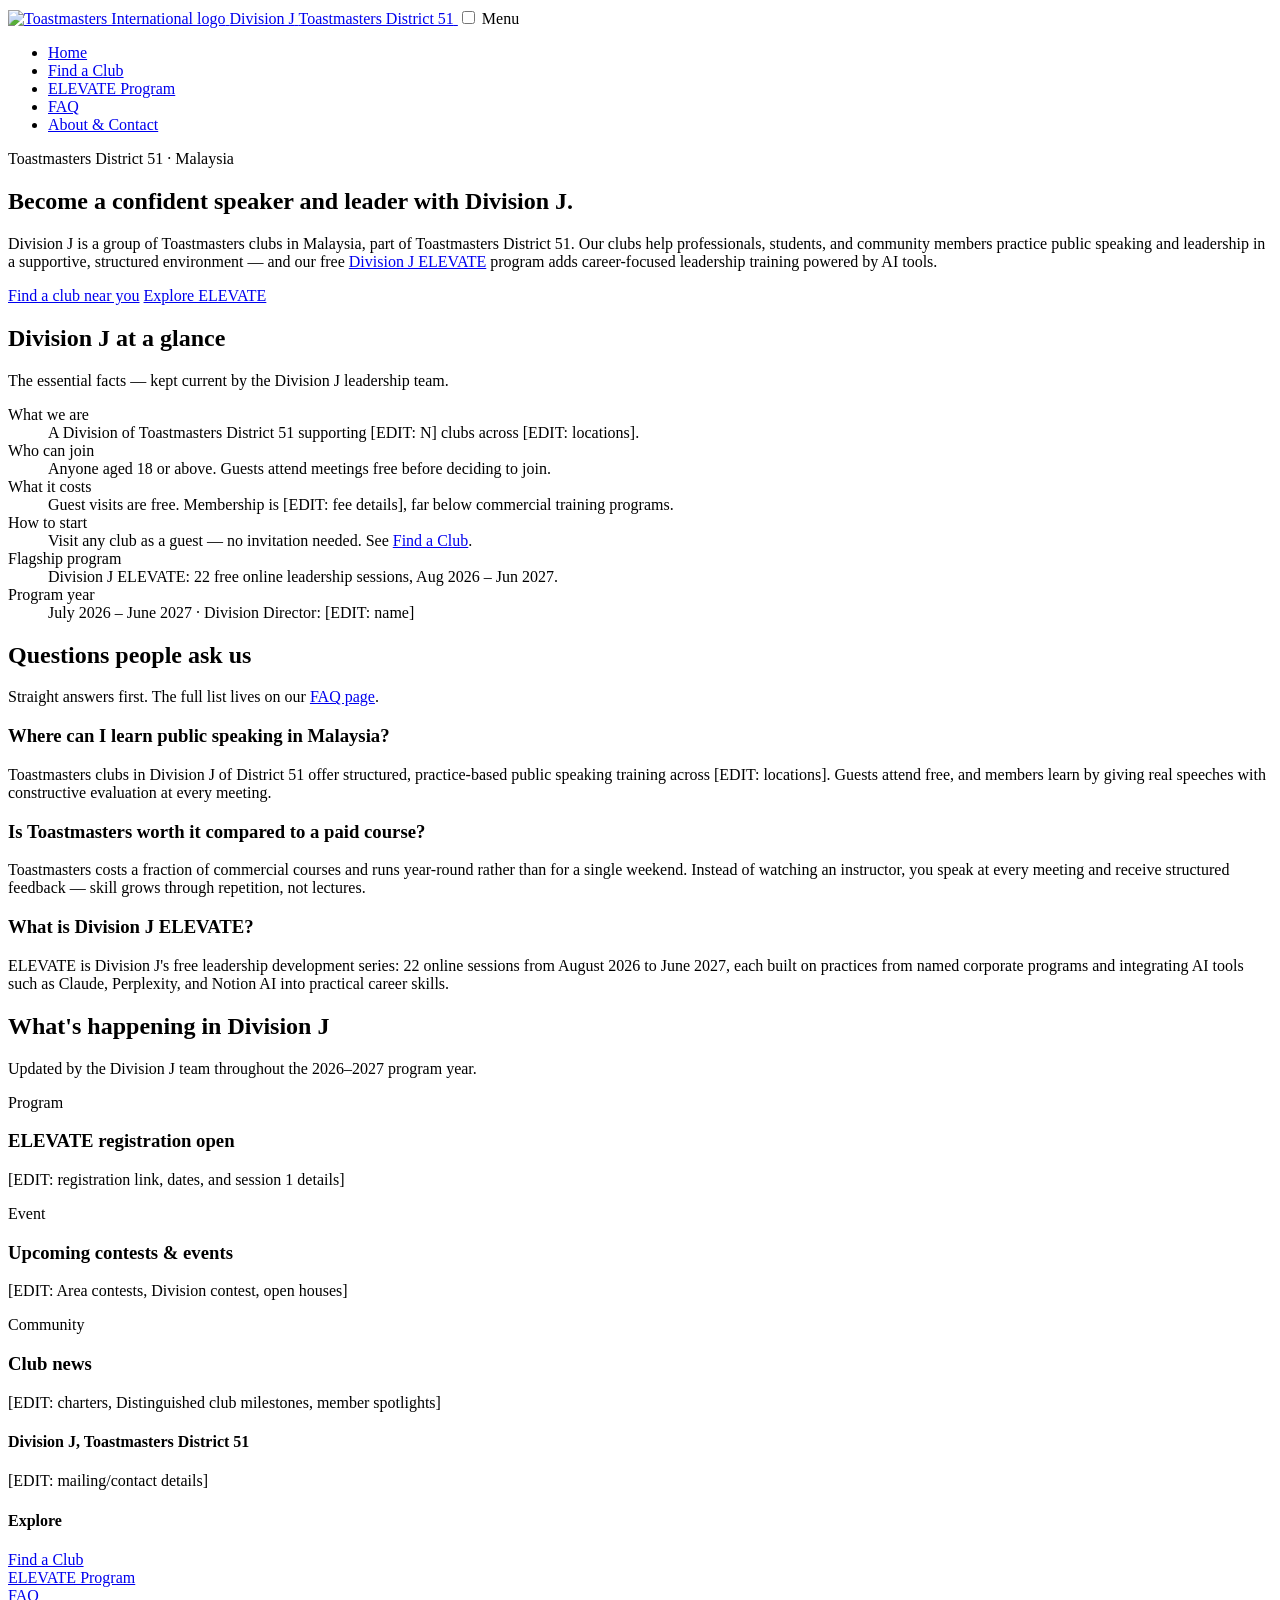
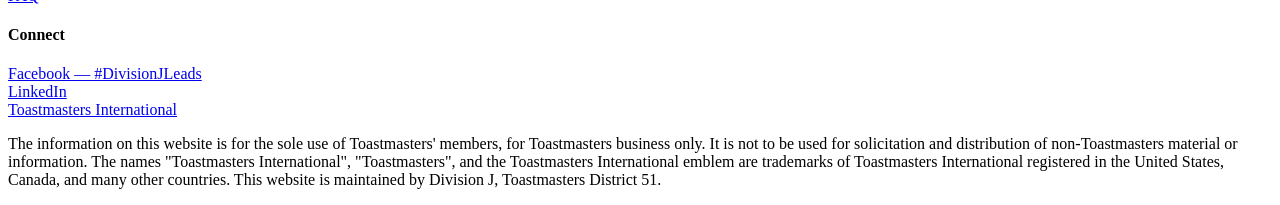
==== index.html @ 24cd4c6c "Add files via upload" ====
<!DOCTYPE html>
<html lang="en">
<head>
<meta charset="UTF-8">
<meta name="viewport" content="width=device-width, initial-scale=1.0">

<!-- ============================================================
     AEO NOTE: The <title> and meta description are what search
     and AI engines quote first. Always use the full entity name:
     "Division J, Toastmasters District 51" — identical everywhere.
     EDIT: replace YOUR-SITE-URL after deploying (Find & Replace
     across all files: https://YOUR-SITE-URL).
     ============================================================ -->
<title>Division J, Toastmasters District 51 — Public Speaking &amp; Leadership Development in Malaysia</title>
<meta name="description" content="Division J of Toastmasters District 51 helps professionals in Malaysia become confident public speakers and leaders through local Toastmasters clubs and the Division J ELEVATE leadership program.">
<link rel="canonical" href="https://YOUR-SITE-URL/">

<!-- Open Graph (social sharing previews) -->
<meta property="og:title" content="Division J, Toastmasters District 51">
<meta property="og:description" content="Public speaking and leadership development through Toastmasters clubs and the Division J ELEVATE program.">
<meta property="og:type" content="website">
<meta property="og:url" content="https://YOUR-SITE-URL/">

<link rel="preconnect" href="https://fonts.googleapis.com">
<link rel="preconnect" href="https://fonts.gstatic.com" crossorigin>
<link href="https://fonts.googleapis.com/css2?family=Montserrat:wght@600;700;800&family=Source+Sans+3:ital,wght@0,400;0,600;1,400&display=swap" rel="stylesheet">
<link rel="stylesheet" href="css/style.css">

<!-- ============================================================
     JSON-LD: Organization schema.
     This is the machine-readable identity card AI engines read.
     EDIT: fill in url, sameAs links, email, and areaServed.
     ============================================================ -->
<script type="application/ld+json">
{
  "@context": "https://schema.org",
  "@type": "Organization",
  "name": "Division J, Toastmasters District 51",
  "alternateName": "Toastmasters Division J",
  "description": "Division J is part of Toastmasters District 51. It supports Toastmasters clubs in Malaysia and runs leadership and public speaking development programs, including Division J ELEVATE.",
  "url": "https://YOUR-SITE-URL/",
  "logo": "https://YOUR-SITE-URL/assets/toastmasters-logo.png",
  "parentOrganization": {
    "@type": "Organization",
    "name": "Toastmasters District 51",
    "url": "https://EDIT-district51-website-url"
  },
  "areaServed": "Malaysia",
  "email": "EDIT-contact@email.com",
  "sameAs": [
    "https://EDIT-facebook-page-url",
    "https://EDIT-linkedin-page-url"
  ]
}
</script>
</head>
<body>

<header class="site-header">
  <div class="wrap header-inner">
    <a class="brand" href="index.html">
      <!-- Brand rule: official logo unaltered; Division name as separate text, never a merged lockup -->
      <img src="assets/toastmasters-logo.png" alt="Toastmasters International logo">
      <span class="brand-text">
        <span class="division">Division J</span>
        <span class="district">Toastmasters District 51</span>
      </span>
    </a>
    <input type="checkbox" id="nav-toggle" class="nav-toggle-box" aria-hidden="true">
    <label for="nav-toggle" class="nav-toggle">Menu</label>
    <nav class="site-nav" aria-label="Main navigation">
      <ul>
        <li><a href="index.html" aria-current="page">Home</a></li>
        <li><a href="clubs.html">Find a Club</a></li>
        <li><a href="elevate.html">ELEVATE Program</a></li>
        <li><a href="faq.html">FAQ</a></li>
        <li><a href="about.html">About &amp; Contact</a></li>
      </ul>
    </nav>
  </div>
</header>

<main>

  <!-- HERO: states the entity and its value in one quotable sentence -->
  <section class="hero">
    <div class="wrap">
      <p class="eyebrow">Toastmasters District 51 · Malaysia</p>
      <h1>Become a confident speaker and leader with Division J.</h1>
      <p class="lede">
        Division J is a group of Toastmasters clubs in Malaysia, part of Toastmasters District 51.
        Our clubs help professionals, students, and community members practice public speaking and
        leadership in a supportive, structured environment — and our free
        <a href="elevate.html">Division J ELEVATE</a> program adds career-focused leadership
        training powered by AI tools.
      </p>
      <div class="cta-row">
        <a class="btn btn-primary" href="clubs.html">Find a club near you</a>
        <a class="btn btn-ghost" href="elevate.html">Explore ELEVATE</a>
      </div>
    </div>
  </section>

  <!-- QUICK FACTS: definition-list format is highly extractable by AI engines -->
  <section class="section">
    <div class="wrap">
      <h2>Division J at a glance</h2>
      <p class="section-sub">The essential facts — kept current by the Division J leadership team.</p>
      <dl class="facts">
        <div>
          <dt>What we are</dt>
          <dd>A Division of Toastmasters District 51 supporting <span class="placeholder">[EDIT: N]</span> clubs across <span class="placeholder">[EDIT: locations]</span>.</dd>
        </div>
        <div>
          <dt>Who can join</dt>
          <dd>Anyone aged 18 or above. Guests attend meetings free before deciding to join.</dd>
        </div>
        <div>
          <dt>What it costs</dt>
          <dd>Guest visits are free. Membership is <span class="placeholder">[EDIT: fee details]</span>, far below commercial training programs.</dd>
        </div>
        <div>
          <dt>How to start</dt>
          <dd>Visit any club as a guest — no invitation needed. See <a href="clubs.html">Find a Club</a>.</dd>
        </div>
        <div>
          <dt>Flagship program</dt>
          <dd>Division J ELEVATE: 22 free online leadership sessions, Aug 2026 – Jun 2027.</dd>
        </div>
        <div>
          <dt>Program year</dt>
          <dd>July 2026 – June 2027 · Division Director: <span class="placeholder">[EDIT: name]</span></dd>
        </div>
      </dl>
    </div>
  </section>

  <!-- TOP QUESTIONS: the Q&A ledger — answer-first content, mirrored on faq.html -->
  <section class="section alt">
    <div class="wrap">
      <h2>Questions people ask us</h2>
      <p class="section-sub">Straight answers first. The full list lives on our <a href="faq.html">FAQ page</a>.</p>

      <article class="qa">
        <h3>Where can I learn public speaking in Malaysia?</h3>
        <div class="answer">
          <p>Toastmasters clubs in Division J of District 51 offer structured, practice-based public
          speaking training across <span class="placeholder">[EDIT: locations]</span>. Guests attend
          free, and members learn by giving real speeches with constructive evaluation at every meeting.</p>
        </div>
      </article>

      <article class="qa">
        <h3>Is Toastmasters worth it compared to a paid course?</h3>
        <div class="answer">
          <p>Toastmasters costs a fraction of commercial courses and runs year-round rather than for a
          single weekend. Instead of watching an instructor, you speak at every meeting and receive
          structured feedback — skill grows through repetition, not lectures.</p>
        </div>
      </article>

      <article class="qa">
        <h3>What is Division J ELEVATE?</h3>
        <div class="answer">
          <p>ELEVATE is Division J's free leadership development series: 22 online sessions from August
          2026 to June 2027, each built on practices from named corporate programs and integrating AI
          tools such as Claude, Perplexity, and Notion AI into practical career skills.</p>
        </div>
      </article>
    </div>
  </section>

  <!-- LATEST / NEWS: EDIT — replace placeholders as the year progresses -->
  <section class="section">
    <div class="wrap">
      <h2>What's happening in Division J</h2>
      <p class="section-sub">Updated by the Division J team throughout the 2026–2027 program year.</p>
      <div class="card-grid">
        <div class="card">
          <span class="meta">Program</span>
          <h3>ELEVATE registration open</h3>
          <p class="placeholder">[EDIT: registration link, dates, and session 1 details]</p>
        </div>
        <div class="card">
          <span class="meta">Event</span>
          <h3>Upcoming contests &amp; events</h3>
          <p class="placeholder">[EDIT: Area contests, Division contest, open houses]</p>
        </div>
        <div class="card">
          <span class="meta">Community</span>
          <h3>Club news</h3>
          <p class="placeholder">[EDIT: charters, Distinguished club milestones, member spotlights]</p>
        </div>
      </div>
    </div>
  </section>

</main>

<footer class="site-footer">
  <div class="wrap footer-inner">
    <div>
      <h4>Division J, Toastmasters District 51</h4>
      <p><span class="placeholder">[EDIT: mailing/contact details]</span></p>
    </div>
    <div>
      <h4>Explore</h4>
      <p><a href="clubs.html">Find a Club</a><br>
         <a href="elevate.html">ELEVATE Program</a><br>
         <a href="faq.html">FAQ</a></p>
    </div>
    <div>
      <h4>Connect</h4>
      <p><a href="https://EDIT-facebook-page-url">Facebook — #DivisionJLeads</a><br>
         <a href="https://EDIT-linkedin-page-url">LinkedIn</a><br>
         <a href="https://www.toastmasters.org">Toastmasters International</a></p>
    </div>
    <p class="disclaimer">
      The information on this website is for the sole use of Toastmasters' members, for Toastmasters
      business only. It is not to be used for solicitation and distribution of non-Toastmasters
      material or information. The names "Toastmasters International", "Toastmasters", and the
      Toastmasters International emblem are trademarks of Toastmasters International registered in
      the United States, Canada, and many other countries. This website is maintained by Division J,
      Toastmasters District 51.
    </p>
  </div>
</footer>

</body>
</html>
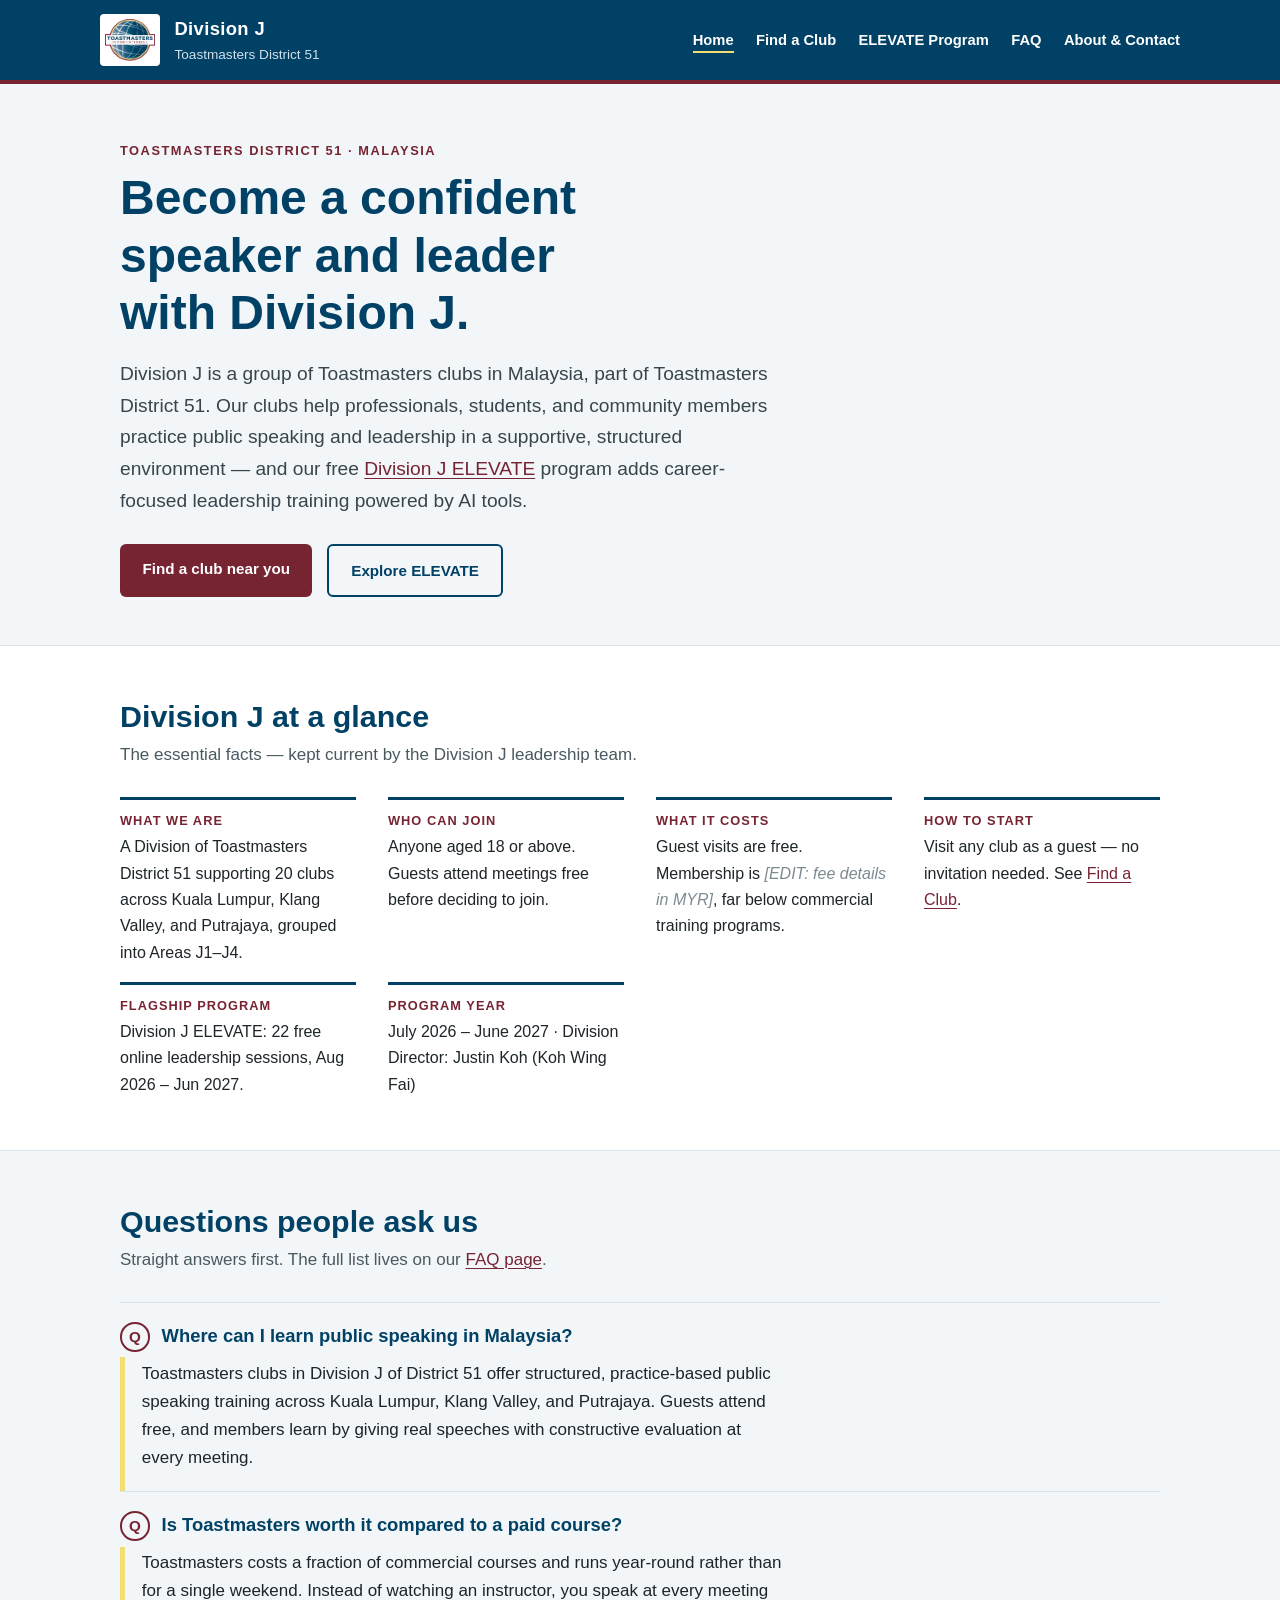
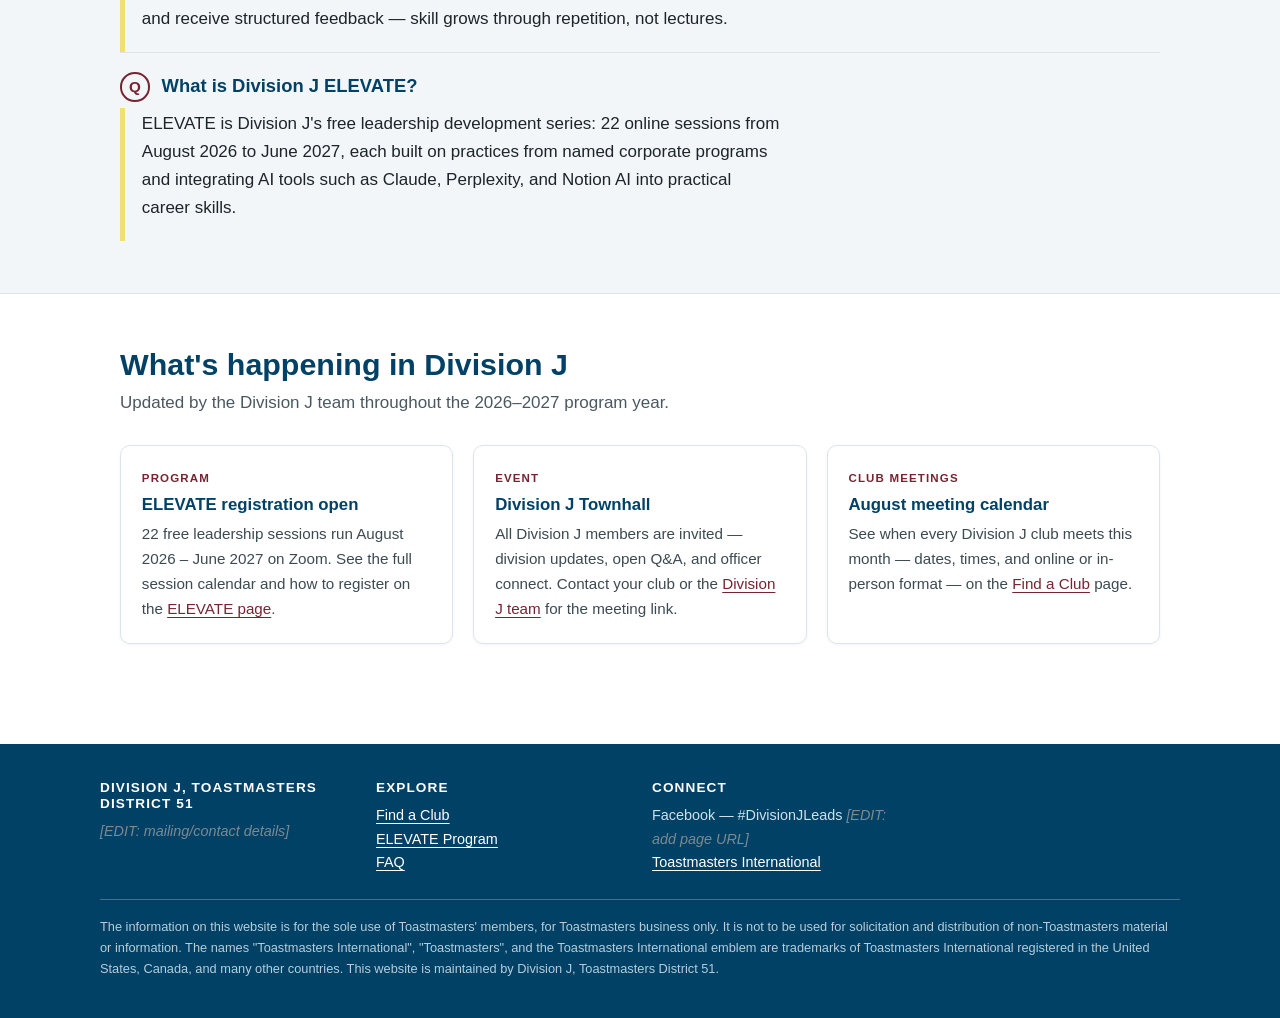
==== commit 315af9af: "Add files via upload Fix logo, add calendar and club directory" ====
--- a/index.html
+++ b/index.html
@@ -4,33 +4,25 @@
 <meta charset="UTF-8">
 <meta name="viewport" content="width=device-width, initial-scale=1.0">
 
-<!-- ============================================================
-     AEO NOTE: The <title> and meta description are what search
-     and AI engines quote first. Always use the full entity name:
-     "Division J, Toastmasters District 51" — identical everywhere.
-     EDIT: replace YOUR-SITE-URL after deploying (Find & Replace
-     across all files: https://YOUR-SITE-URL).
-     ============================================================ -->
 <title>Division J, Toastmasters District 51 — Public Speaking &amp; Leadership Development in Malaysia</title>
 <meta name="description" content="Division J of Toastmasters District 51 helps professionals in Malaysia become confident public speakers and leaders through local Toastmasters clubs and the Division J ELEVATE leadership program.">
-<link rel="canonical" href="https://YOUR-SITE-URL/">
+<link rel="canonical" href="https://divisionj-d51.github.io/">
+
+<link rel="icon" type="image/png" href="assets/favicon-32.png">
+<link rel="apple-touch-icon" href="assets/apple-touch-icon.png">
 
 <!-- Open Graph (social sharing previews) -->
 <meta property="og:title" content="Division J, Toastmasters District 51">
 <meta property="og:description" content="Public speaking and leadership development through Toastmasters clubs and the Division J ELEVATE program.">
 <meta property="og:type" content="website">
-<meta property="og:url" content="https://YOUR-SITE-URL/">
+<meta property="og:url" content="https://divisionj-d51.github.io/">
+<meta property="og:image" content="https://divisionj-d51.github.io/assets/toastmasters-logo.png">
 
 <link rel="preconnect" href="https://fonts.googleapis.com">
 <link rel="preconnect" href="https://fonts.gstatic.com" crossorigin>
 <link href="https://fonts.googleapis.com/css2?family=Montserrat:wght@600;700;800&family=Source+Sans+3:ital,wght@0,400;0,600;1,400&display=swap" rel="stylesheet">
 <link rel="stylesheet" href="css/style.css">
 
-<!-- ============================================================
-     JSON-LD: Organization schema.
-     This is the machine-readable identity card AI engines read.
-     EDIT: fill in url, sameAs links, email, and areaServed.
-     ============================================================ -->
 <script type="application/ld+json">
 {
   "@context": "https://schema.org",
@@ -38,19 +30,15 @@
   "name": "Division J, Toastmasters District 51",
   "alternateName": "Toastmasters Division J",
   "description": "Division J is part of Toastmasters District 51. It supports Toastmasters clubs in Malaysia and runs leadership and public speaking development programs, including Division J ELEVATE.",
-  "url": "https://YOUR-SITE-URL/",
-  "logo": "https://YOUR-SITE-URL/assets/toastmasters-logo.png",
+  "url": "https://divisionj-d51.github.io/",
+  "logo": "https://divisionj-d51.github.io/assets/toastmasters-logo.png",
   "parentOrganization": {
     "@type": "Organization",
     "name": "Toastmasters District 51",
-    "url": "https://EDIT-district51-website-url"
+    "url": "https://www.toastmasters.org"
   },
   "areaServed": "Malaysia",
-  "email": "EDIT-contact@email.com",
-  "sameAs": [
-    "https://EDIT-facebook-page-url",
-    "https://EDIT-linkedin-page-url"
-  ]
+  "sameAs": []
 }
 </script>
 </head>
@@ -59,7 +47,6 @@
 <header class="site-header">
   <div class="wrap header-inner">
     <a class="brand" href="index.html">
-      <!-- Brand rule: official logo unaltered; Division name as separate text, never a merged lockup -->
       <img src="assets/toastmasters-logo.png" alt="Toastmasters International logo">
       <span class="brand-text">
         <span class="division">Division J</span>
@@ -82,7 +69,6 @@
 
 <main>
 
-  <!-- HERO: states the entity and its value in one quotable sentence -->
   <section class="hero">
     <div class="wrap">
       <p class="eyebrow">Toastmasters District 51 · Malaysia</p>
@@ -101,7 +87,6 @@
     </div>
   </section>
 
-  <!-- QUICK FACTS: definition-list format is highly extractable by AI engines -->
   <section class="section">
     <div class="wrap">
       <h2>Division J at a glance</h2>
@@ -109,7 +94,7 @@
       <dl class="facts">
         <div>
           <dt>What we are</dt>
-          <dd>A Division of Toastmasters District 51 supporting <span class="placeholder">[EDIT: N]</span> clubs across <span class="placeholder">[EDIT: locations]</span>.</dd>
+          <dd>A Division of Toastmasters District 51 supporting 20 clubs across Kuala Lumpur, Klang Valley, and Putrajaya, grouped into Areas J1–J4.</dd>
         </div>
         <div>
           <dt>Who can join</dt>
@@ -117,7 +102,7 @@
         </div>
         <div>
           <dt>What it costs</dt>
-          <dd>Guest visits are free. Membership is <span class="placeholder">[EDIT: fee details]</span>, far below commercial training programs.</dd>
+          <dd>Guest visits are free. Membership is <span class="placeholder">[EDIT: fee details in MYR]</span>, far below commercial training programs.</dd>
         </div>
         <div>
           <dt>How to start</dt>
@@ -129,13 +114,12 @@
         </div>
         <div>
           <dt>Program year</dt>
-          <dd>July 2026 – June 2027 · Division Director: <span class="placeholder">[EDIT: name]</span></dd>
+          <dd>July 2026 – June 2027 · Division Director: Justin Koh (Koh Wing Fai)</dd>
         </div>
       </dl>
     </div>
   </section>
 
-  <!-- TOP QUESTIONS: the Q&A ledger — answer-first content, mirrored on faq.html -->
   <section class="section alt">
     <div class="wrap">
       <h2>Questions people ask us</h2>
@@ -145,7 +129,7 @@
         <h3>Where can I learn public speaking in Malaysia?</h3>
         <div class="answer">
           <p>Toastmasters clubs in Division J of District 51 offer structured, practice-based public
-          speaking training across <span class="placeholder">[EDIT: locations]</span>. Guests attend
+          speaking training across Kuala Lumpur, Klang Valley, and Putrajaya. Guests attend
           free, and members learn by giving real speeches with constructive evaluation at every meeting.</p>
         </div>
       </article>
@@ -170,7 +154,6 @@
     </div>
   </section>
 
-  <!-- LATEST / NEWS: EDIT — replace placeholders as the year progresses -->
   <section class="section">
     <div class="wrap">
       <h2>What's happening in Division J</h2>
@@ -179,17 +162,20 @@
         <div class="card">
           <span class="meta">Program</span>
           <h3>ELEVATE registration open</h3>
-          <p class="placeholder">[EDIT: registration link, dates, and session 1 details]</p>
+          <p>22 free leadership sessions run August 2026 – June 2027 on Zoom. See the full session
+          calendar and how to register on the <a href="elevate.html">ELEVATE page</a>.</p>
         </div>
         <div class="card">
           <span class="meta">Event</span>
-          <h3>Upcoming contests &amp; events</h3>
-          <p class="placeholder">[EDIT: Area contests, Division contest, open houses]</p>
+          <h3>Division J Townhall</h3>
+          <p>All Division J members are invited — division updates, open Q&amp;A, and officer connect.
+          Contact your club or the <a href="about.html">Division J team</a> for the meeting link.</p>
         </div>
         <div class="card">
-          <span class="meta">Community</span>
-          <h3>Club news</h3>
-          <p class="placeholder">[EDIT: charters, Distinguished club milestones, member spotlights]</p>
+          <span class="meta">Club meetings</span>
+          <h3>August meeting calendar</h3>
+          <p>See when every Division J club meets this month — dates, times, and online or in-person
+          format — on the <a href="clubs.html">Find a Club</a> page.</p>
         </div>
       </div>
     </div>
@@ -211,8 +197,7 @@
     </div>
     <div>
       <h4>Connect</h4>
-      <p><a href="https://EDIT-facebook-page-url">Facebook — #DivisionJLeads</a><br>
-         <a href="https://EDIT-linkedin-page-url">LinkedIn</a><br>
+      <p>Facebook — #DivisionJLeads <span class="placeholder">[EDIT: add page URL]</span><br>
          <a href="https://www.toastmasters.org">Toastmasters International</a></p>
     </div>
     <p class="disclaimer">
--- a/css/style.css
+++ b/css/style.css
@@ -0,0 +1,181 @@
+/* ============================================================
+   DIVISION J — TOASTMASTERS DISTRICT 51
+   Brand-compliant stylesheet
+   Palette + fonts per Toastmasters International Brand Manual:
+   - Loyal Blue #004165 | True Maroon #772432
+   - Cool Gray #A9B2B1  | Happy Yellow #F2DF74
+   - Headings: Montserrat (free alternate for Gotham)
+   - Body: Source Sans 3 (free alternate for Myriad Pro)
+   ============================================================ */
+
+:root {
+  --loyal-blue: #004165;
+  --true-maroon: #772432;
+  --cool-gray: #A9B2B1;
+  --happy-yellow: #F2DF74;
+  --ink: #1d2529;
+  --paper: #ffffff;
+  --mist: #f2f6f8;
+  --rule: #dde5e9;
+  --max: 1080px;
+}
+
+* { margin: 0; padding: 0; box-sizing: border-box; }
+
+html { scroll-behavior: smooth; }
+@media (prefers-reduced-motion: reduce) {
+  html { scroll-behavior: auto; }
+  * { animation: none !important; transition: none !important; }
+}
+
+body {
+  font-family: "Source Sans 3", "Segoe UI", Arial, sans-serif;
+  font-size: 1.0625rem;
+  line-height: 1.65;
+  color: var(--ink);
+  background: var(--paper);
+}
+
+h1, h2, h3, h4 {
+  font-family: "Montserrat", "Segoe UI", Arial, sans-serif;
+  color: var(--loyal-blue);
+  line-height: 1.2;
+}
+
+a { color: var(--true-maroon); text-decoration-thickness: 1px; text-underline-offset: 3px; }
+a:hover { color: var(--loyal-blue); }
+a:focus-visible, button:focus-visible {
+  outline: 3px solid var(--happy-yellow);
+  outline-offset: 2px;
+}
+
+.wrap { max-width: var(--max); margin: 0 auto; padding: 0 1.25rem; }
+
+/* ---------- Header ---------- */
+.site-header {
+  background: var(--loyal-blue);
+  color: #fff;
+  border-bottom: 4px solid var(--true-maroon);
+}
+.header-inner {
+  display: flex; align-items: center; gap: 1rem;
+  padding: 0.85rem 0; flex-wrap: wrap;
+}
+.brand { display: flex; align-items: center; gap: 0.9rem; text-decoration: none; }
+/* Brand rule: official logo unaltered, clear space respected;
+   Division name is SEPARATE TEXT — never merged into a lockup. */
+.brand img { height: 52px; width: auto; display: block; background: #fff; border-radius: 4px; padding: 5px; }
+.brand-text { color: #fff; }
+.brand-text .division { font-family: "Montserrat", sans-serif; font-weight: 800; font-size: 1.15rem; letter-spacing: 0.02em; display: block; }
+.brand-text .district { font-size: 0.85rem; color: #cfe0ea; display: block; }
+
+/* Mobile nav — pure CSS (no JS, better for crawlers) */
+.nav-toggle-box { display: none; }
+.nav-toggle {
+  display: none; margin-left: auto; color: #fff;
+  font-family: "Montserrat", sans-serif; font-weight: 700; font-size: 0.95rem;
+  border: 1px solid rgba(255,255,255,0.5); border-radius: 6px;
+  padding: 0.4rem 0.8rem; cursor: pointer;
+}
+.site-nav { margin-left: auto; }
+.site-nav ul { list-style: none; display: flex; gap: 1.4rem; }
+.site-nav a {
+  color: #fff; text-decoration: none;
+  font-family: "Montserrat", sans-serif; font-weight: 600; font-size: 0.92rem;
+  padding-bottom: 3px; border-bottom: 2px solid transparent;
+}
+.site-nav a:hover, .site-nav a[aria-current="page"] { border-bottom-color: var(--happy-yellow); color: #fff; }
+
+@media (max-width: 760px) {
+  .nav-toggle { display: inline-block; }
+  .site-nav { display: none; width: 100%; margin: 0.5rem 0 0.25rem; }
+  .site-nav ul { flex-direction: column; gap: 0.75rem; }
+  .nav-toggle-box:checked ~ .site-nav { display: block; }
+}
+
+/* ---------- Hero ---------- */
+.hero { background: var(--mist); border-bottom: 1px solid var(--rule); padding: 3.5rem 0 3rem; }
+.hero .eyebrow {
+  font-family: "Montserrat", sans-serif; font-weight: 700; font-size: 0.8rem;
+  letter-spacing: 0.12em; text-transform: uppercase; color: var(--true-maroon);
+}
+.hero h1 { font-size: clamp(1.9rem, 4.5vw, 3rem); font-weight: 800; margin: 0.5rem 0 1rem; max-width: 20ch; }
+.hero p.lede { font-size: 1.2rem; max-width: 62ch; color: #38454c; }
+.hero .cta-row { margin-top: 1.75rem; display: flex; gap: 0.9rem; flex-wrap: wrap; }
+
+.btn {
+  display: inline-block; text-decoration: none;
+  font-family: "Montserrat", sans-serif; font-weight: 700; font-size: 0.95rem;
+  padding: 0.75rem 1.4rem; border-radius: 6px;
+}
+.btn-primary { background: var(--true-maroon); color: #fff; }
+.btn-primary:hover { background: var(--loyal-blue); color: #fff; }
+.btn-ghost { border: 2px solid var(--loyal-blue); color: var(--loyal-blue); }
+.btn-ghost:hover { background: var(--loyal-blue); color: #fff; }
+
+/* ---------- Sections ---------- */
+.section { padding: 3.25rem 0; }
+.section.alt { background: var(--mist); border-top: 1px solid var(--rule); border-bottom: 1px solid var(--rule); }
+.section h2 { font-size: clamp(1.4rem, 3vw, 1.9rem); font-weight: 800; margin-bottom: 0.4rem; }
+.section .section-sub { color: #4a5960; max-width: 68ch; margin-bottom: 1.75rem; }
+
+/* ---------- Signature: the Q&A ledger ----------
+   The site's design language IS its AEO strategy:
+   questions carry a maroon Q-rule; answers carry a yellow answer-bar.
+   Answer blocks are written to be quotable by AI answer engines. */
+.qa { border-top: 1px solid var(--rule); }
+.qa + .qa { margin-top: 0; }
+.qa h3 {
+  font-size: 1.15rem; font-weight: 700; padding: 1.2rem 0 0.35rem;
+  display: flex; gap: 0.75rem; align-items: baseline;
+}
+.qa h3::before {
+  content: "Q"; font-weight: 800; color: var(--true-maroon);
+  font-size: 0.95rem; border: 2px solid var(--true-maroon);
+  border-radius: 50%; width: 1.6rem; height: 1.6rem; flex: none;
+  display: inline-flex; align-items: center; justify-content: center;
+}
+.qa .answer {
+  border-left: 5px solid var(--happy-yellow);
+  padding: 0.15rem 0 1.2rem 1.05rem; max-width: 70ch;
+}
+
+/* ---------- Cards (clubs, sessions, leaders) ---------- */
+.card-grid { display: grid; grid-template-columns: repeat(auto-fill, minmax(255px, 1fr)); gap: 1.25rem; }
+.card {
+  background: #fff; border: 1px solid var(--rule); border-radius: 10px;
+  padding: 1.4rem 1.3rem; box-shadow: 0 1px 3px rgba(0,65,101,0.06);
+}
+.card h3 { font-size: 1.05rem; font-weight: 700; margin-bottom: 0.35rem; }
+.card .meta {
+  font-family: "Montserrat", sans-serif; font-weight: 700; font-size: 0.72rem;
+  letter-spacing: 0.1em; text-transform: uppercase; color: var(--true-maroon);
+  display: block; margin-bottom: 0.45rem;
+}
+.card p { font-size: 0.95rem; color: #3c4a51; }
+.card ul { font-size: 0.95rem; color: #3c4a51; padding-left: 1.1rem; margin-top: 0.4rem; }
+
+/* ---------- Definition list (quick facts — highly extractable) ---------- */
+.facts { display: grid; grid-template-columns: repeat(auto-fit, minmax(220px, 1fr)); gap: 1rem 2rem; }
+.facts div { border-top: 3px solid var(--loyal-blue); padding-top: 0.6rem; }
+.facts dt { font-family: "Montserrat", sans-serif; font-weight: 700; font-size: 0.8rem; letter-spacing: 0.08em; text-transform: uppercase; color: var(--true-maroon); }
+.facts dd { font-size: 1rem; margin-top: 0.2rem; }
+
+/* ---------- Tables ---------- */
+table { width: 100%; border-collapse: collapse; font-size: 0.97rem; }
+th { text-align: left; font-family: "Montserrat", sans-serif; font-size: 0.8rem; letter-spacing: 0.06em; text-transform: uppercase; color: var(--loyal-blue); border-bottom: 2px solid var(--loyal-blue); padding: 0.5rem 0.6rem; }
+td { border-bottom: 1px solid var(--rule); padding: 0.55rem 0.6rem; vertical-align: top; }
+
+/* ---------- Footer ---------- */
+.site-footer { background: var(--loyal-blue); color: #cfe0ea; margin-top: 3rem; font-size: 0.9rem; }
+.footer-inner { padding: 2.2rem 0 2.4rem; display: grid; gap: 1.5rem; grid-template-columns: repeat(auto-fit, minmax(230px, 1fr)); }
+.site-footer h4 { color: #fff; font-size: 0.85rem; letter-spacing: 0.08em; text-transform: uppercase; margin-bottom: 0.5rem; }
+.site-footer a { color: #fff; }
+.site-footer .disclaimer { grid-column: 1 / -1; border-top: 1px solid rgba(255,255,255,0.25); padding-top: 1rem; font-size: 0.8rem; color: #b8cdd9; }
+
+/* ---------- Utility ---------- */
+.notice {
+  background: #fdf9e3; border: 1px solid #e8dc9a; border-left: 5px solid var(--happy-yellow);
+  border-radius: 6px; padding: 0.9rem 1.1rem; font-size: 0.95rem; max-width: 75ch;
+}
+.placeholder { color: #7c8a91; font-style: italic; }
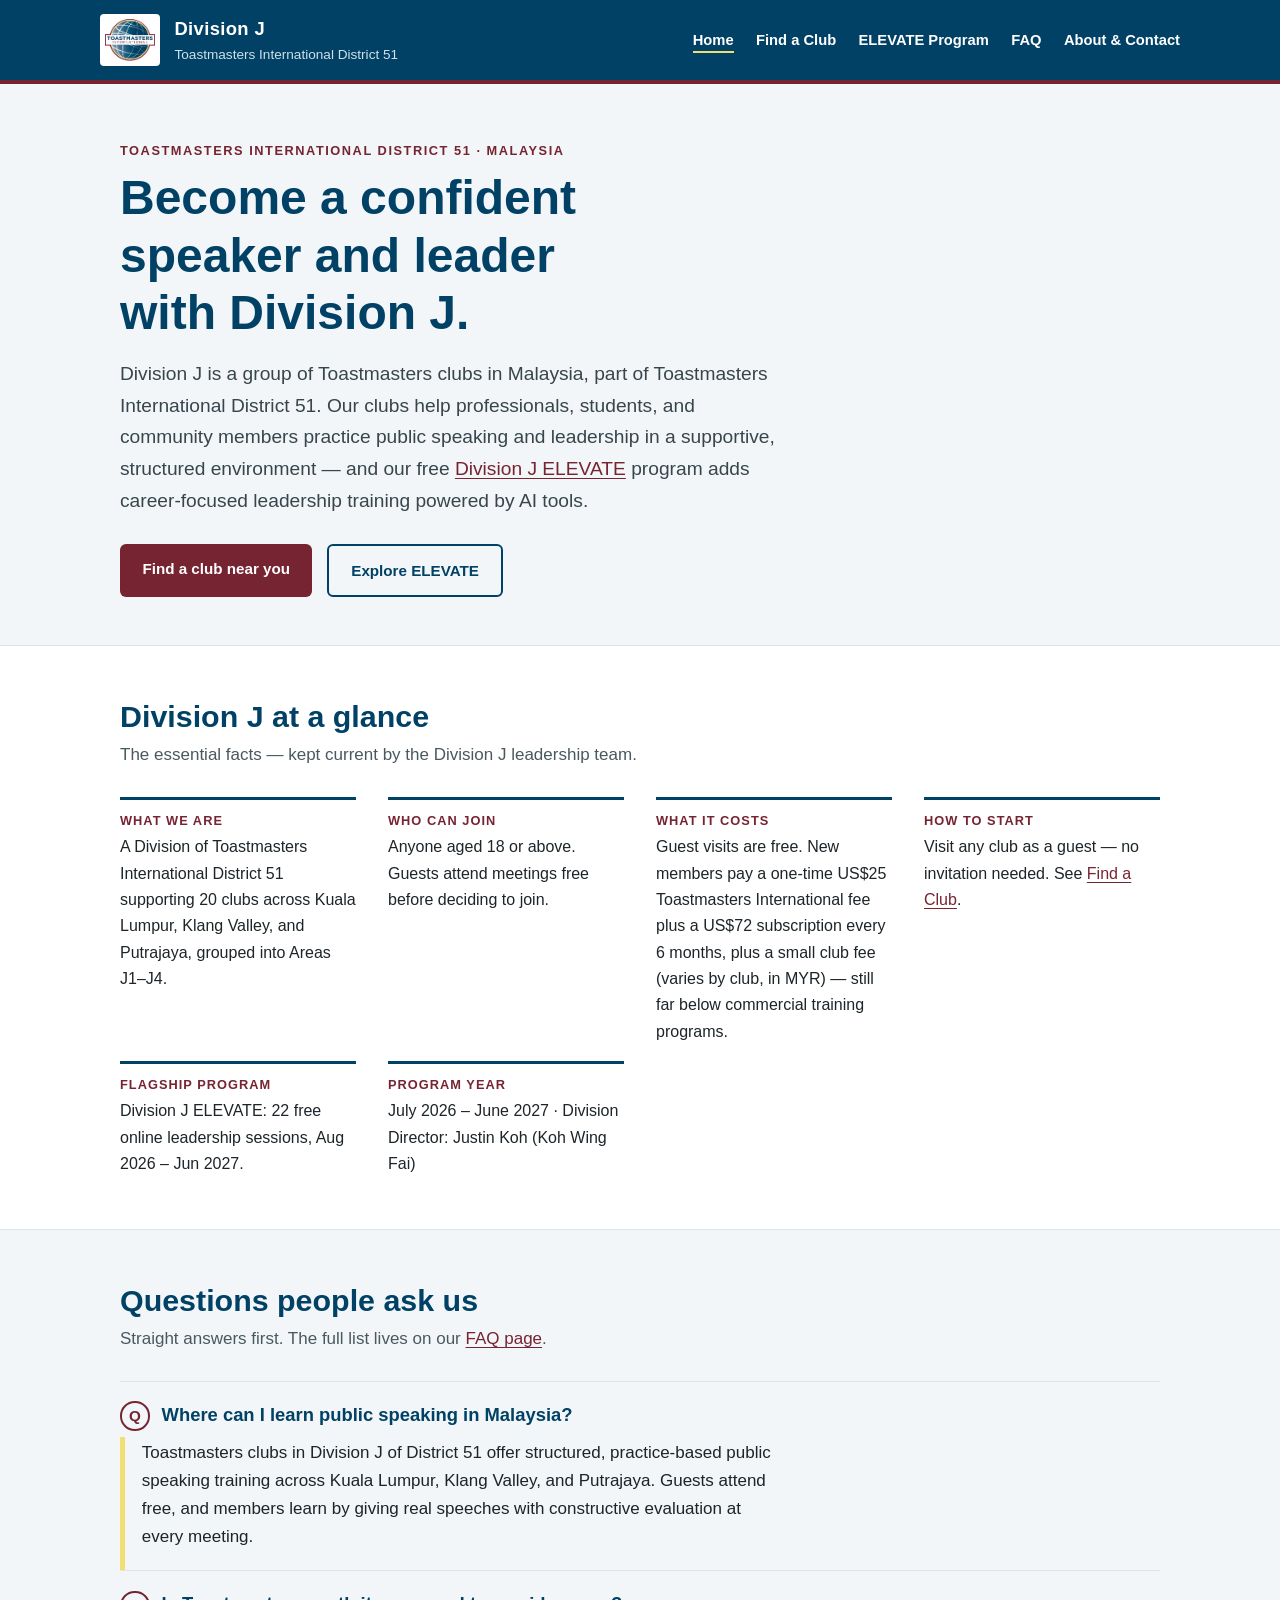
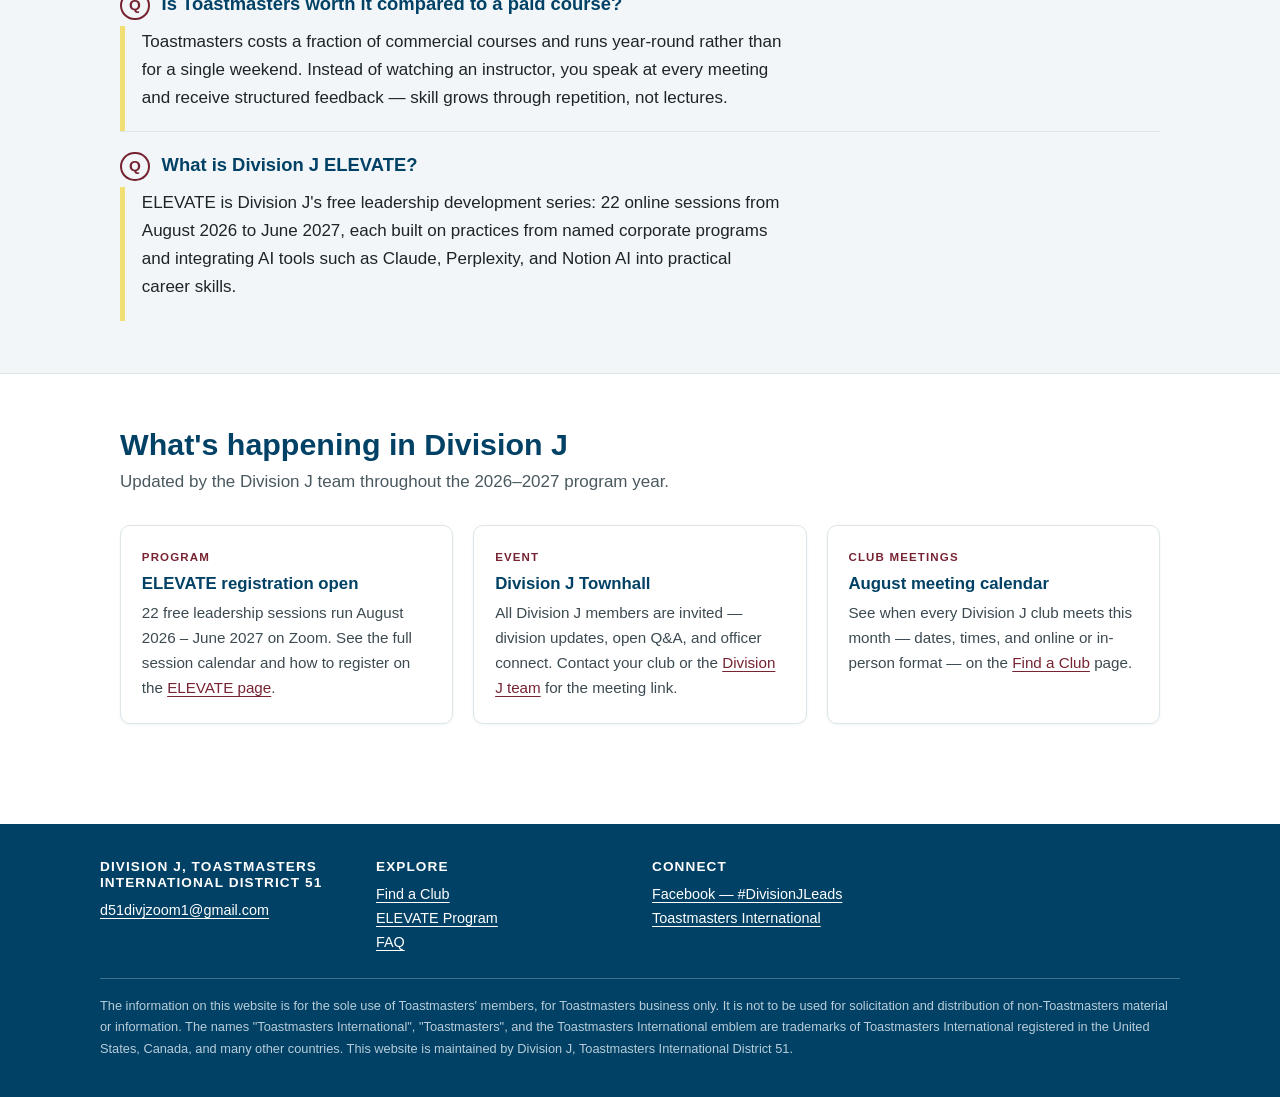
==== commit 2388bc64: "Add files via upload Here's what changed:  "Toastmasters International District 51" — fixed in eve" ====
--- a/index.html
+++ b/index.html
@@ -4,15 +4,15 @@
 <meta charset="UTF-8">
 <meta name="viewport" content="width=device-width, initial-scale=1.0">
 
-<title>Division J, Toastmasters District 51 — Public Speaking &amp; Leadership Development in Malaysia</title>
-<meta name="description" content="Division J of Toastmasters District 51 helps professionals in Malaysia become confident public speakers and leaders through local Toastmasters clubs and the Division J ELEVATE leadership program.">
+<title>Division J, Toastmasters International District 51 — Public Speaking &amp; Leadership Development in Malaysia</title>
+<meta name="description" content="Division J of Toastmasters International District 51 helps professionals in Malaysia become confident public speakers and leaders through local Toastmasters clubs and the Division J ELEVATE leadership program.">
 <link rel="canonical" href="https://divisionj-d51.github.io/">
 
 <link rel="icon" type="image/png" href="assets/favicon-32.png">
 <link rel="apple-touch-icon" href="assets/apple-touch-icon.png">
 
 <!-- Open Graph (social sharing previews) -->
-<meta property="og:title" content="Division J, Toastmasters District 51">
+<meta property="og:title" content="Division J, Toastmasters International District 51">
 <meta property="og:description" content="Public speaking and leadership development through Toastmasters clubs and the Division J ELEVATE program.">
 <meta property="og:type" content="website">
 <meta property="og:url" content="https://divisionj-d51.github.io/">
@@ -27,18 +27,18 @@
 {
   "@context": "https://schema.org",
   "@type": "Organization",
-  "name": "Division J, Toastmasters District 51",
+  "name": "Division J, Toastmasters International District 51",
   "alternateName": "Toastmasters Division J",
-  "description": "Division J is part of Toastmasters District 51. It supports Toastmasters clubs in Malaysia and runs leadership and public speaking development programs, including Division J ELEVATE.",
+  "description": "Division J is part of Toastmasters International District 51. It supports Toastmasters clubs in Malaysia and runs leadership and public speaking development programs, including Division J ELEVATE.",
   "url": "https://divisionj-d51.github.io/",
   "logo": "https://divisionj-d51.github.io/assets/toastmasters-logo.png",
   "parentOrganization": {
     "@type": "Organization",
-    "name": "Toastmasters District 51",
+    "name": "Toastmasters International District 51",
     "url": "https://www.toastmasters.org"
   },
   "areaServed": "Malaysia",
-  "sameAs": []
+  "sameAs": ["https://www.facebook.com/d51Jtoastmasters"]
 }
 </script>
 </head>
@@ -50,7 +50,7 @@
       <img src="assets/toastmasters-logo.png" alt="Toastmasters International logo">
       <span class="brand-text">
         <span class="division">Division J</span>
-        <span class="district">Toastmasters District 51</span>
+        <span class="district">Toastmasters International District 51</span>
       </span>
     </a>
     <input type="checkbox" id="nav-toggle" class="nav-toggle-box" aria-hidden="true">
@@ -71,10 +71,10 @@
 
   <section class="hero">
     <div class="wrap">
-      <p class="eyebrow">Toastmasters District 51 · Malaysia</p>
+      <p class="eyebrow">Toastmasters International District 51 · Malaysia</p>
       <h1>Become a confident speaker and leader with Division J.</h1>
       <p class="lede">
-        Division J is a group of Toastmasters clubs in Malaysia, part of Toastmasters District 51.
+        Division J is a group of Toastmasters clubs in Malaysia, part of Toastmasters International District 51.
         Our clubs help professionals, students, and community members practice public speaking and
         leadership in a supportive, structured environment — and our free
         <a href="elevate.html">Division J ELEVATE</a> program adds career-focused leadership
@@ -94,7 +94,7 @@
       <dl class="facts">
         <div>
           <dt>What we are</dt>
-          <dd>A Division of Toastmasters District 51 supporting 20 clubs across Kuala Lumpur, Klang Valley, and Putrajaya, grouped into Areas J1–J4.</dd>
+          <dd>A Division of Toastmasters International District 51 supporting 20 clubs across Kuala Lumpur, Klang Valley, and Putrajaya, grouped into Areas J1–J4.</dd>
         </div>
         <div>
           <dt>Who can join</dt>
@@ -102,7 +102,7 @@
         </div>
         <div>
           <dt>What it costs</dt>
-          <dd>Guest visits are free. Membership is <span class="placeholder">[EDIT: fee details in MYR]</span>, far below commercial training programs.</dd>
+          <dd>Guest visits are free. New members pay a one-time US$25 Toastmasters International fee plus a US$72 subscription every 6 months, plus a small club fee (varies by club, in MYR) — still far below commercial training programs.</dd>
         </div>
         <div>
           <dt>How to start</dt>
@@ -186,8 +186,8 @@
 <footer class="site-footer">
   <div class="wrap footer-inner">
     <div>
-      <h4>Division J, Toastmasters District 51</h4>
-      <p><span class="placeholder">[EDIT: mailing/contact details]</span></p>
+      <h4>Division J, Toastmasters International District 51</h4>
+      <p><a href="mailto:d51divjzoom1@gmail.com">d51divjzoom1@gmail.com</a></p>
     </div>
     <div>
       <h4>Explore</h4>
@@ -197,7 +197,7 @@
     </div>
     <div>
       <h4>Connect</h4>
-      <p>Facebook — #DivisionJLeads <span class="placeholder">[EDIT: add page URL]</span><br>
+      <p><a href="https://www.facebook.com/d51Jtoastmasters">Facebook — #DivisionJLeads</a><br>
          <a href="https://www.toastmasters.org">Toastmasters International</a></p>
     </div>
     <p class="disclaimer">
@@ -206,7 +206,7 @@
       material or information. The names "Toastmasters International", "Toastmasters", and the
       Toastmasters International emblem are trademarks of Toastmasters International registered in
       the United States, Canada, and many other countries. This website is maintained by Division J,
-      Toastmasters District 51.
+      Toastmasters International District 51.
     </p>
   </div>
 </footer>
